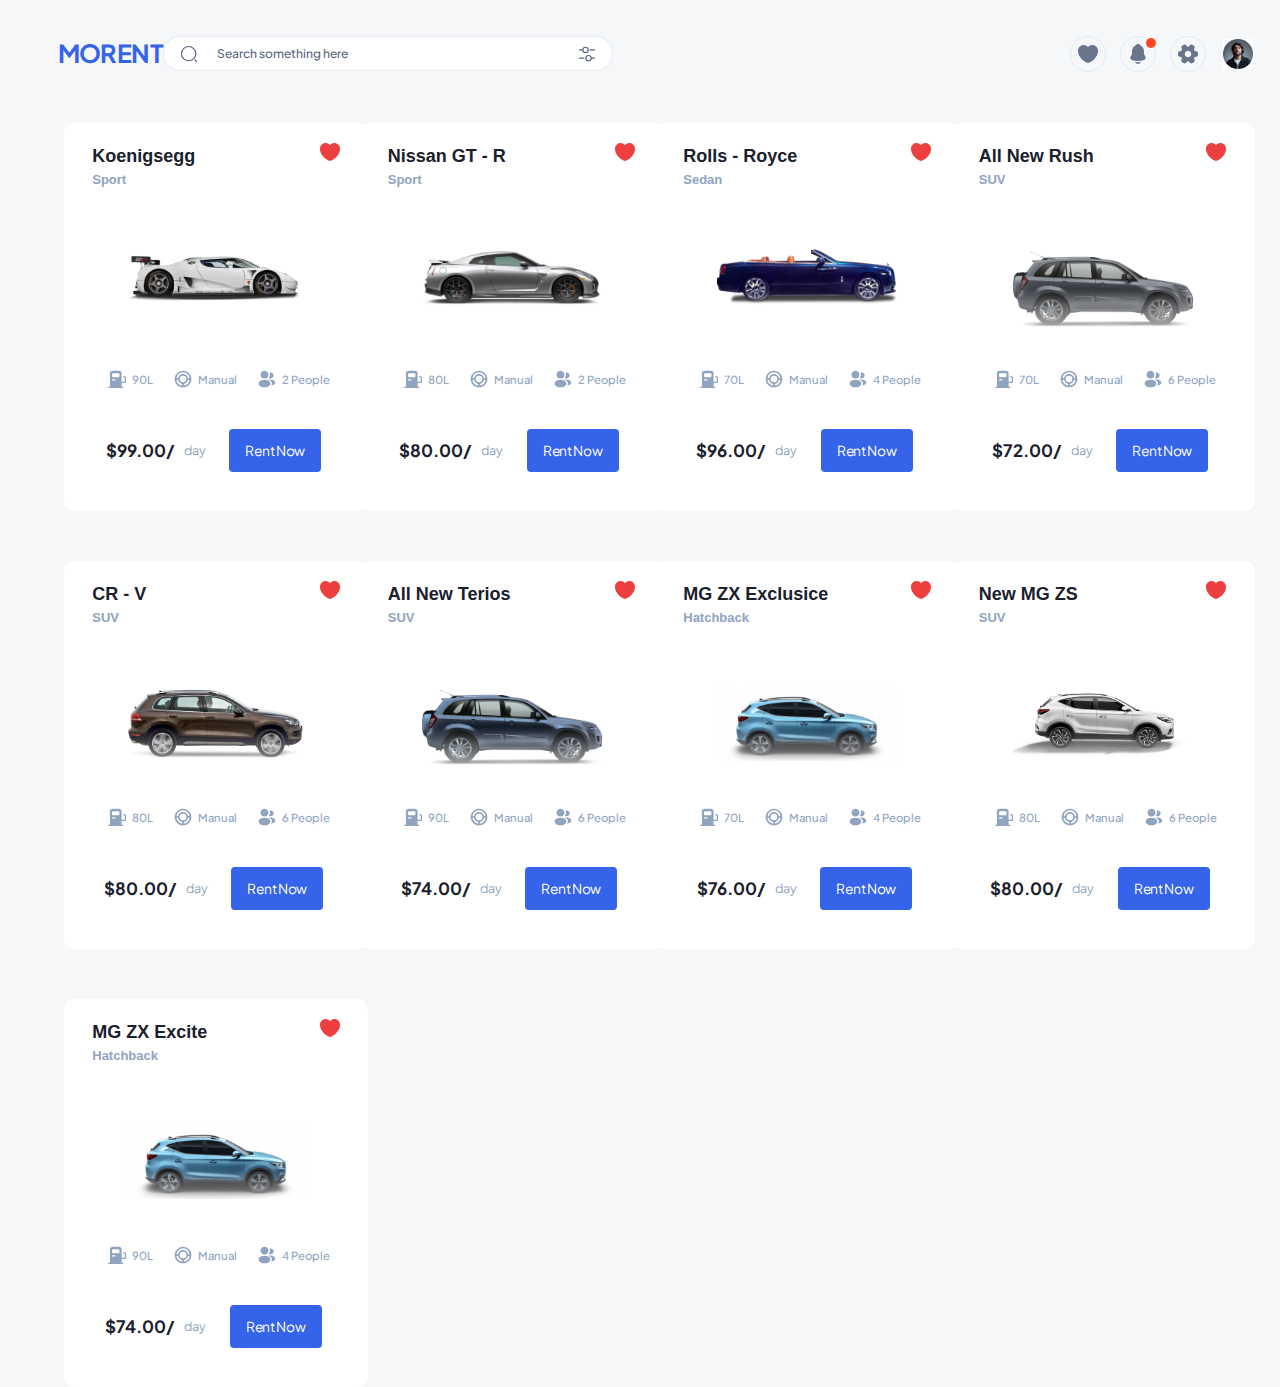
==== index.html @ fe6fbdf2 "add cars & header" ====
<!DOCTYPE html>
<html lang="en" dir="ltr">
  <head>
    <meta charset="UTF-8" />
    <meta http-equiv="X-UA-Compatible" content="IE=edge" />
    <link rel="shortcut icon" href="#" />
    <meta name="viewport" content="width=device-width, initial-scale=1.0" />
    <link rel="stylesheet" href="./css/style.css" />
    <link rel="stylesheet" href="./css/fonts.css" />
    <title>Car Rent</title>
    <link rel="preconnect" href="https://fonts.googleapis.com" />
    <link rel="preconnect" href="https://fonts.gstatic.com" crossorigin />
    <link
      href="https://fonts.googleapis.com/css2?family=Plus+Jakarta+Sans&display=swap"
      rel="stylesheet"
    />
  </head>
  <body>
    <section class="main">
      <div class="header">
        <div class="logo">
          <a href="#">morent</a>
        </div>
        <div class="search">
          <button type="submit" class="search-icon">
            <img src="./assets/images/search-normal.svg" alt="" />
          </button>
          <input type="search" placeholder="Search something here" />
          <button type="submit" class="filter-icon">
            <img src="./assets/images/vuesax-linear-filter.svg" alt="" />
          </button>
        </div>
        <div class="navigation">
          <div class="favorites">
            <button>
              <img src="./assets/images/vuesax-bold-heart.svg" alt="" />
            </button>
          </div>
          <div class="notifications">
            <div class="notif-badge">
              <div class="notif"></div>
              <button>
                <img
                  src="./assets/images/vuesax-bold-notification.svg"
                  alt=""
                />
              </button>
            </div>
          </div>
          <div class="settings">
            <button>
              <img src="./assets/images/vuesax-bold-setting-2.svg" alt="" />
            </button>
          </div>
          <div class="profile">
            <img src="./assets/images/profile.png" alt="" />
          </div>
        </div>
      </div>
      <div class="cars-center"></div>
    </section>
    <script type="module" src="./app.js"></script>
  </body>
</html>
---- css/style.css ----
/* Reset */
*,
*::before,
*::after {
    margin: 0;
    padding: 0;
    list-style: none;
    box-sizing: border-box;
}

/* root variable */
:root {
    --color-primary: #3563E9;
    --color-primary-light100: #D6E4FD;
    --color-primary-dark700: #1A37A7;
    --color-minimal-pressed: #D6E4FD;
    --color-secondary-light200: #C3D4E9;
    --color-secondary-light300: #90A3BF;
    --color-secondary-light400: #596780;
    --color-secondary-dark500: #1A202C;
    --color-secondary-enabled: #fff;
    --color-secondary-pressed: #D6E4FD;
    --color-information: #54A6FF;
    --color-warning: #FFC73A;
    --color-error: #FF4423;
    --color-success: #9CD323;
    --color-content: #F6F7F9;
    --color-white: #fff;
}

html {
    font-size: 62.5%;
}

body {
    color: var(--color-body);
    font-size: 1.4rem;
    line-height: 1.5;
    font-family: 'Plus Jakarta Sans';
    background-color: var(--color-content);
}

h1,
h2,
h3 {
    color: var(--color-secondary);
    font-weight: 700;
}

h1 {
    font-size: 3.2rem;
}

h2 {
    font-size: 2rem;
    margin-bottom: 1.5rem;
}

@media screen and (min-width: 1024px) {
    body {
        font-size: 1.6rem;
    }

    h1 {
        font-size: 2.4rem;
    }

    h2 {
        font-size: 1.6rem;
    }
}

/*----------------- Buttons --------------*/
/* small primary */
.btn {
    cursor: pointer;
    outline: 0;
    border: 0;
    border-radius: 4px;
    padding: 5px 16px;
    margin: 1rem 0;
    text-align: center;
    white-space: nowrap;
    font-family: 'Plus Jakarta Sans';
    letter-spacing: -0.02em;
    display: flex;
    flex-direction: row;
    justify-content: center;
    align-items: center;
}

/* ? Small Default */
.btn-small--primary {
    background-color: var(--color-primary);
    color: var(--color-white);
    font-size: 1.2rem;
    line-height: 1.6;
    gap: 8px;
}

.btn-small--primary:active,
.btn-medium--primary:active,
.btn-large--primary:active {
    background-color: var(--color-primary-dark700);
}

.btn-small--primary:focus,
.btn-medium--primary:focus,
.btn-large--primary:focus  {
    border: 1px solid #CEBEFE;
}

.btn-small--primary:disabled,
.btn-medium--primary:disabled,
.btn-large--primary:disabled {
    opacity: 0.4;
}

/* * Small Primary */
.btn-small--label {
    width: 6.3rem;
    height: 2.9rem;
}

.btn-small--iconleft,
.btn-small--iconright {
    width: 8.3rem;
    height: 2.9rem;
}

.btn-small--icononly {
    width: 3.2rem;
    height: 3.2rem;
}

.btn-small--icononly img {
    width: 1.6rem;
    height: 1.6rem;
}

/* * Small Minimal */
.btn-small--minimal {
    background-color: var(--color-white);
    color: var(--color-secondary-light200);
    font-size: 1.2rem;
    line-height: 1.6;
    gap: 8px;
}

.btn-small--minimal:hover {
    background-color: var(--color-white);
    color: var(--color-secondary-dark500);
}

.btn-small--minimal:active {
    background-color: var(--color-primary-light100);
    color: var(--color-secondary-dark500);
}

.btn-small--minimal:focus {
    border: 1px solid var(--color-secondary-light200);
    background-color: transparent;
}

.btn-small--minimal:disabled {
    color: var(--color-secondary-light400);
    opacity: 0.4;
}

/* * Small Secondary */
.btn-small--secondary {
    background-color: transparent;
    color: var(--color-secondary-light400);
    font-size: 1.2rem;
    line-height: 1.6;
    gap: 8px;
    border: 1px solid var(--color-secondary-light300);
}

.btn-small--secondary:hover {
    border: 1px solid #596780;
    background-color: var(--color-white);
    color: var(--color-secondary-dark500);
}

.btn-small--secondary:active {
    border: 1px solid #90A3BF;
    background-color: var(--color-secondary-light300);
    color: var(--color-secondary-dark500);
}

.btn-small--secondary:focus {
    border: 1px solid #90A3BF;
    background-color: var(--color-white);
    color: var(--color-secondary-light400);
}

.btn-small--secondary:disabled {
    background-color: var(--color-white);
    color: var(--color-secondary-light400);
    border: 1px solid #D6E4FD;
}

/* ? Medium Default */
.btn-medium--primary {
    background-color: var(--color-primary);
    color: var(--color-white);
    font-size: 1.2rem;
    line-height: 1.6;
    gap: 10px;
}

/* * Medium Primary */
.btn-medium--label {
    width: 6.3rem;
    height: 3.7rem;
}

.btn-medium--iconleft,
.btn-medium--iconright {
    width: 8.5rem;
    height: 3.7rem;
}

.btn-medium--icononly {
    width: 4rem;
    height: 4rem;
}

.btn-medium--icononly img {
    width: 1.6rem;
    height: 1.6rem;
}

/* * Medium Minimal */
.btn-medium--minimal {
    background-color: transparent;
    color: var(--color-secondary-light400);
    font-size: 1.2rem;
    line-height: 1.6;
    gap: 10px;
}

/* * Medium Secondary */
.btn-medium--secondary {
    background-color: var(--color-white);
    color: var(--color-secondary-light400);
    font-size: 1.2rem;
    line-height: 1.6;
    gap: 10px;
    border: 1px solid var(--color-secondary-light300);
}

/* ? Large Default */
.btn-large--primary {
    background-color: var(--color-primary);
    color: var(--color-white);
    font-size: 1.6rem;
    line-height: 2.4;
    gap: 10px;
}

/* * Large Primary */
.btn-large--label {
    width: 8.9rem;
    height: 5.2rem;
}

.btn-large--iconleft,
.btn-large--iconright {
    width: 10.9rem;
    height: 5.2rem;
}

.btn-large--icononly {
    width: 5rem;
    height: 5rem;
}

.btn-large--icononly img {
    width: 1.8rem;
    height: 1.8rem;
}

/* * Large Minimal */
.btn-large--minimal {
    background-color: transparent;
    color: var(--color-secondary-light400);
    font-size: 1.2rem;
    line-height: 1.6;
    gap: 10px;
}

.btn-large--minimal:hover {
    background-color: var(--color-primary-light100);
    color: var(--color-secondary-dark500);
}

.btn-large--minimal:active {
    background-color: var(--color-secondary-light300);
    color: var(--color-secondary-dark500);
}

.btn-large--minimal:focus {
    border: 1px solid var(--color-primary-light100);
    background-color: var(--color-secondary-light300);
    color: var(--color-secondary-dark500);
}

.btn-large--minimal:disabled {
    background-color: transparent;
    color: var(--color-secondary-light200);
}

/* * Large Secondary */
.btn-large--secondary {
    background-color: var(--color-white);
    color: var(--color-secondary-dark500);
    font-size: 1.6rem;
    line-height: 1.5;
    gap: 10px;
    border: 1px solid var(--color-secondary-light400);
}

/* container */

.container {
    max-width: 1140px;
    margin: 0 auto;
}

.block {
    padding: 4rem 2rem;
}

@media screen and (min-width: 768px) {
    .block {
        padding: 6rem 2rem;
    }
}

/* ------------------------ Cards -------------------------- */

.catalogue-card {
    width: 304px;
    height: 388px;
    background-color: var(--color-white);
    border-radius: 10px;
    display: flex;
    flex-direction: column;
    align-items: center;
}

.card__header {
    width: 30rem;
    display: flex;
    flex-direction: row;
    justify-content: space-around;
    align-items: flex-start;
    margin-top: 2rem;
}

.card__header-text {
    width: 175px;
}

.card__text {
    font-size: 1.8rem;
    color: var(--color-secondary-dark500);
    margin-bottom: 0;
}

.card__type {
    font-size: 1.3rem;
    font-weight: 700;
    color: var(--color-secondary-light300);
}

.card__like {
    width: 20px;
}

.card__image {
    position: relative;
    height: 12rem;
}

.card__image-pic {
    width: 248px;
    margin: 6rem 28px;
    display: flex;
    justify-content: center;
    align-items: center;
}

.card__image-pic img {
    width: 180px;
}

.card__image-bottom {
    position: absolute;
    width: 100%;
    height: 6rem;
    background: linear-gradient(180deg, rgba(255, 255, 255, 0.00) 0%, #FFF 100%);
    z-index: 1;
    top: 4rem;
}

.card__specification {
    display: flex;
    flex-direction: row;
    justify-content: center;
    align-items: center;
    color: var(--color-secondary-light300);
    margin-bottom: 1.5rem;
}

.card__spes-items {
    display: flex;
    flex-direction: row;
    justify-content: center;
    align-items: center;
    margin: 0 0.75rem;
}

.card__spes-items p {
    font-size: 1.125rem;
    font-weight: 500;
}

.card__spes-items img {
    width: 3rem;
    padding: 0 5px;
}

.card__rent {
    display: flex;
    flex-direction: row;
    justify-content: center;
    align-items: center;
    margin: 2.5rem 0;
}    

.card__rent-btn {
    text-align: center;
    margin: 0 1rem;
    font-size: 1.375rem;
    border: none;
    outline: none;                
}

.card__rent-price {
    display: flex;
    flex-direction: row;
    justify-content: center;
    align-items: center;
    margin: 0 5px;
    
}

.price p {
    font-size: 1.7rem;
    font-weight: 700;
    color: var(--color-secondary-dark500);
}

.car-price {
    font-size: 0.875rem;
    font-weight: 700;
    color: var(--color-secondary-dark500);
}

.price-day {
    color: var(--color-secondary-light300);
    margin: 0 0.875rem;
    font-size: 1.25rem;
}

.main {
    width: 100%;
    height: 800px;
    background-color: #F6F7F9;
}

.cars-center {
    width: 90vw;
    margin: 5rem auto;
    /* max-width: 1170px; */
    display: grid;
    grid-template-columns: repeat(auto-fit, minmax(260px, 1fr));
    grid-column-gap: 3rem;
    grid-row-gap: 5rem;
}

@media screen and (max-width:315px) {
    .catalogue-card {
        width: 20rem;
        height: 15rem;
    }

    .card__text {
        font-size: 1.25rem;
    }
    
    .card__type {
        font-size: 0.75rem;
        font-weight: 700;
        color: var(--color-secondary-light300);
    }

    .card__like {
        width: 1rem;
    }

    .card__image-pic {
        width: 10rem;
        margin: 4rem;
    }

    .card__image-pic img {
        width: 10rem;
    }
    
    .card__image-bottom {
        position: absolute;
        width: 100%;
        height: 3rem;
        width: 100%;
        background: linear-gradient(180deg, rgba(255, 255, 255, 0.00) 0%, #FFF 100%);
        z-index: 1;
        top: 6rem;
        left: 0;
    }

    .card__details {
        width: 100%;
        display: flex;
        flex-direction: row;
        justify-content: space-around;
        align-items: center;
    }

    .card__specification {
        display: flex;
        flex-direction: column;
        justify-content: center;
        align-items: flex-start;
        flex: 1;
        width: 15rem;
        gap: 1rem;
    }

    .card__spes-items {
        display: flex;
        flex-direction: row;
        justify-content: flex-start;
        align-items: center;
    }

    .card__spes-items p {
        font-size: 0.75rem;
    }

    .card__spes-items img {
        width: 20px;
        /* padding: 0 5px; */
    }

    .card__image {
        position: relative;
        width: 160px;
        height: auto;
        display: flex;
        justify-content: center;
        align-items: center;
        flex: 2;
    }

    .price p {
        font-size: 1rem;
    }
    
    .price-day {
        color: var(--color-secondary-light300);
        margin: 0 0.875rem;
        font-size: 1rem;
    }

    .btn-large--primary {
        background-color: var(--color-primary);
        color: var(--color-white);
        font-size: 0.75rem;
        line-height: 1.6;
        gap: 8px;
    }

    .catalogue-card {
        width: 20.4375rem;
    }

    .card__rent {
        display: flex;
        flex-direction: row;
        justify-content: center;
        align-items: center;
        margin: 8px 0;
    }
}

/* ----------------------Header--------------------- */

.header {
    display: flex;
    flex-direction: row;
    justify-content: space-between;
    align-items: center;
    margin: 2.5rem 1rem;
}

.logo a {
    list-style: none;
    text-decoration: none;
    font-size: 2.5rem;
    font-weight: 700;
    letter-spacing: -0.06rem;
    text-transform: uppercase;
    line-height: 150%;
    margin-left: 3.75rem;
    color: var(--color-primary);
}


@media screen and (max-width:600px)  {
    .logo a {
        font-size: 1.5rem;
        font-weight: 700;
        line-height: 120%;
        margin-left: 3.75rem;
    }
}

.search {
    display: flex;
    justify-content: center;
    align-items: center;
    border-radius: 4.375rem;
    border: 1px solid rgba(195, 212, 233, 0.40);
    background: var(--color-white);
    width: 45rem;
    height: 3.5rem;
    margin-right: 45rem;
}

.search input {
    outline: 0;
    border: none;
    width: 45rem;
    height: 2.75rem;
    background: transparent;
    color: var(--secondary-400, #596780);
    padding: 18px 15px;
    font-family: "Plus Jakarta Sans";
    font-size: 1.2rem;
    font-weight: 500;
    line-height: 150%;    
}

.search input::placeholder {
    color: var(--secondary-400, #596780);
}

.search-icon {
    position: relative;
    left: 6px;
}

.search-icon img,
.filter-icon img {
    width: 18px;
}

.filter-icon {
    position: relative;
    right: 6px;
}

button {
    border: 0;
    outline: 0;
    background: transparent;
    display: flex;
    justify-content: center;
    align-items: center;
}

.navigation {
    display: flex;
    flex-direction: row;
}

.navigation button {
    width: 2.75rem;
    height: 2.75rem;
    border-radius: 50%;
    border: 1px solid rgba(195, 212, 233, 0.40);
    opacity: 90%;
    margin: 0 1.25rem;
    display: flex;
    justify-content: center;
    align-items: center;
    padding: 17px;
    
}

.favorites,
.notifications,
.settings,
.profile {
    display: flex;
    justify-content: center;
    align-items: center;
    width: 2rem;
    height: 2rem; 
    margin: 0 1.5rem;
}

.profile img {
    width: 30px;
    height: 30px;
    background: transparent; 
}

.notif-badge {
    position: relative;
}

.notif {
    width: 10px;
    height: 10px;
    background-color: var(--color-error);
    border-radius: 50%;
    z-index: 10;
    position: absolute;
    top: 2px;
    right: 12px;
}
---- css/fonts.css ----
@font-face {
    font-family: 'Plus Jakarta Sans';
    font-weight: 700;
    font-style: normal;
    src: url(/assets/fonts/PlusJakartaSans-Regular.ttf) format("ttf");
}

@font-face {
    font-family: 'Inter', sans-serif;
    font-weight: 400;
    font-style: normal;
    src: url(/assets/fonts/Inter-Regular.ttf) format("ttf");
}

body,
button {
    font-family: "Plus Jakarta Sans";
    padding: 1rem;
}

.card__text,
.card__type {
    font-family: 'Inter', sans-serif;
}
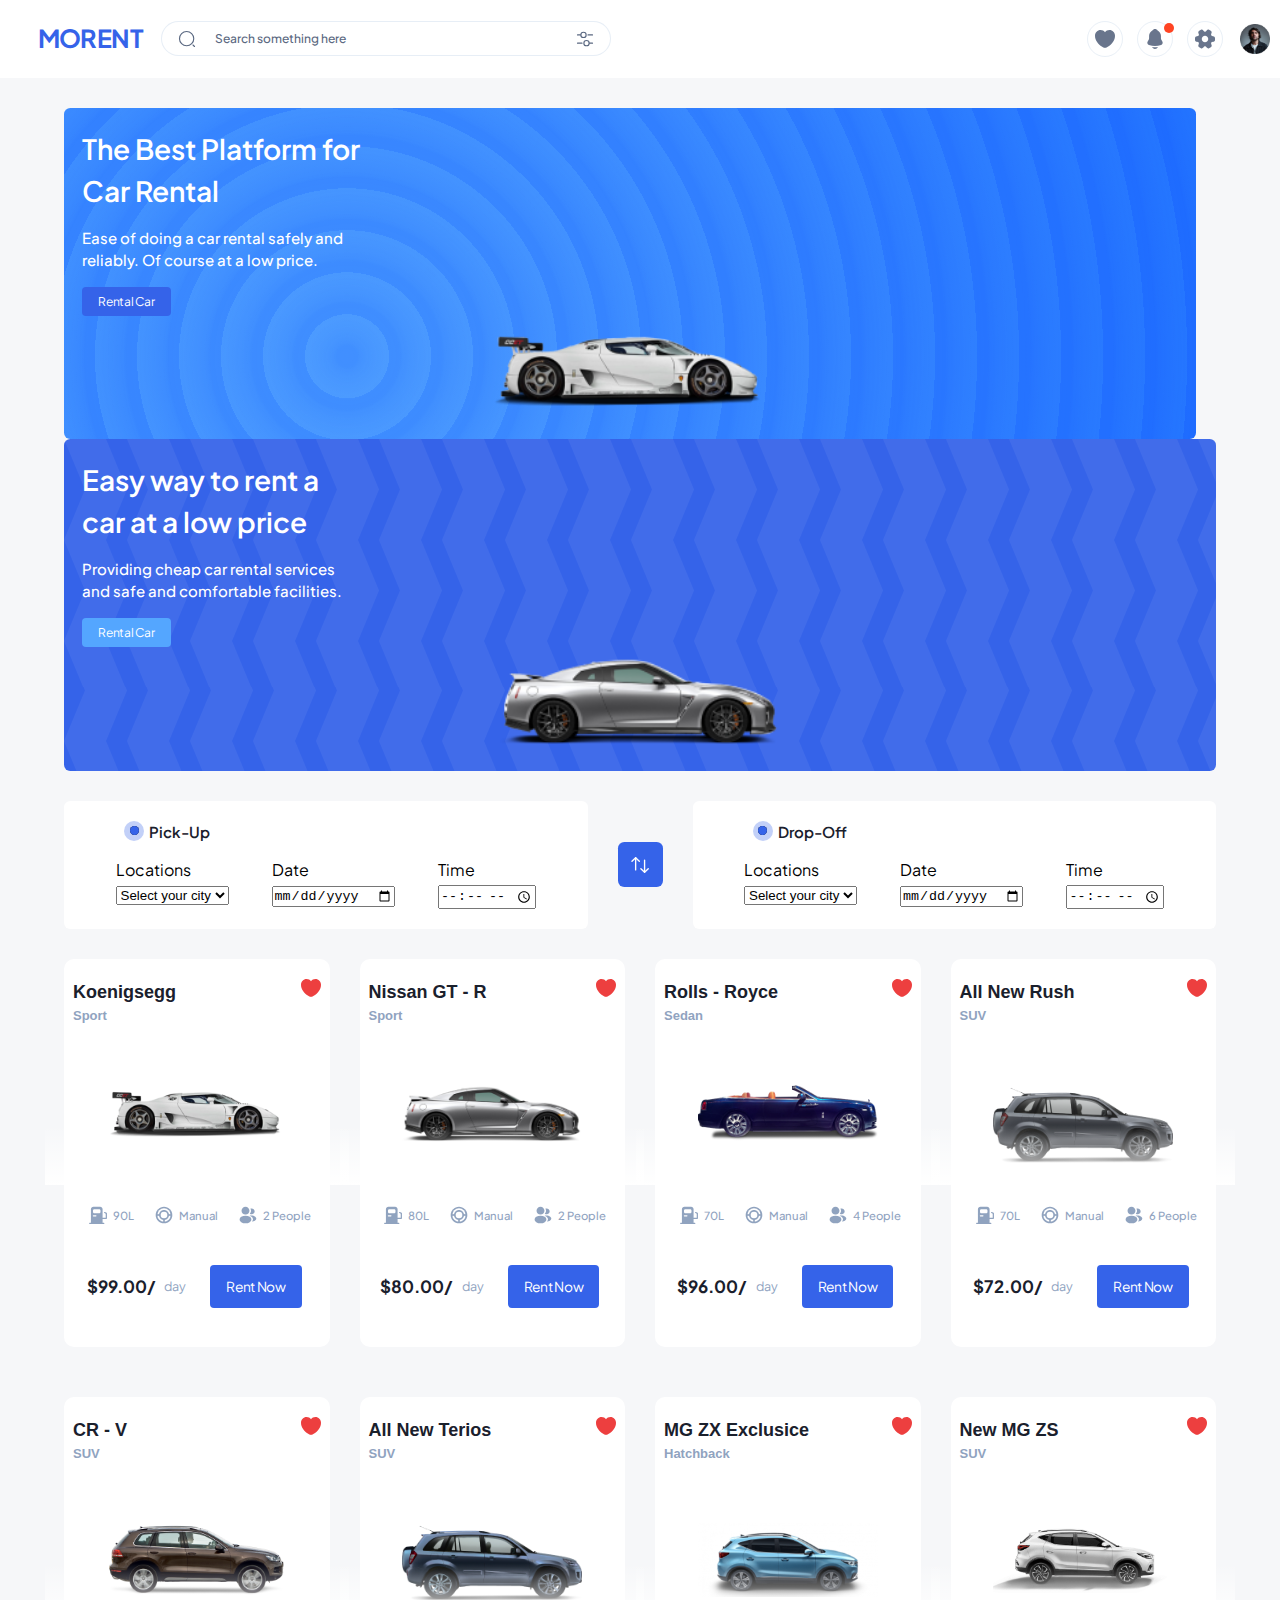
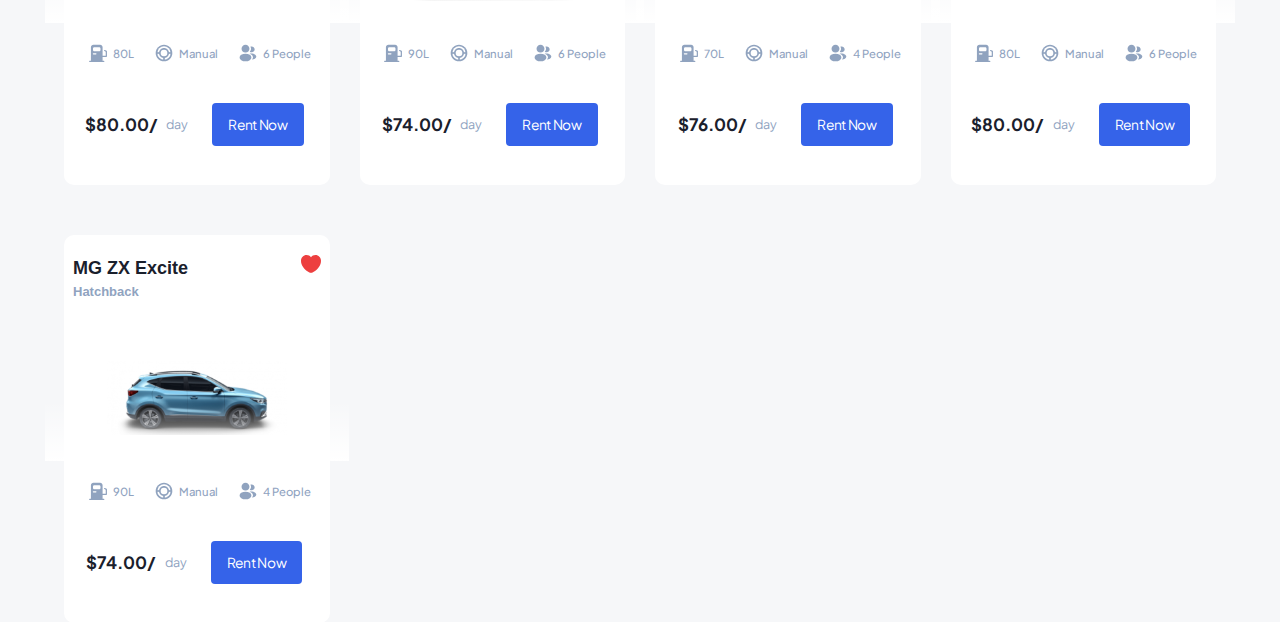
==== commit a298d7d0: "add rent section" ====
--- a/index.html
+++ b/index.html
@@ -16,7 +16,8 @@
     />
   </head>
   <body>
-    <section class="main">
+    <main>
+      <!--  Header -->
       <div class="header">
         <div class="logo">
           <a href="#">morent</a>
@@ -57,8 +58,107 @@
           </div>
         </div>
       </div>
-      <div class="cars-center"></div>
-    </section>
+      <!-- ? container -->
+      <div class="container">
+        <!-- Hero -->
+        <section class="hero">
+          <div id="ads1">
+            <div class="hero__title">
+              <div class="ads__header">
+                <p>The Best Platform for Car Rental</p>
+              </div>
+              <div class="ads__description">
+                <p>
+                  Ease of doing a car rental safely and reliably. Of course at a
+                  low price.
+                </p>
+              </div>
+              <button class="ads1__btn btn btn-medium--primary">
+                Rental Car
+              </button>
+            </div>
+            <div class="ads__img">
+              <img src="./assets/images/car1.png" alt="" />
+            </div>
+          </div>
+          <div id="ads2">
+            <div class="hero__title">
+              <div class="ads__header">
+                <p>Easy way to rent a car at a low price</p>
+              </div>
+              <div class="ads__description">
+                <p>
+                  Providing cheap car rental services and safe and comfortable
+                  facilities.
+                </p>
+              </div>
+              <button class="ads2__btn btn btn-medium--primary">
+                Rental Car
+              </button>
+            </div>
+            <div class="ads__img">
+              <img src="./assets/images/car2.png" alt="" />
+            </div>
+          </div>
+        </section>
+        <section class="rent__section">
+          <div class="pick__up">
+            <label class="pick-radio" for="pick">
+              <input type="radio" id="pick" checked />Pick-Up
+            </label>
+            <div class="pick__details">
+              <div class="rent__locations">
+                <p>Locations</p>
+                <select name="location" id="pick-location">
+                  <option value="">Select your city</option>
+                  <option value="london">London</option>
+                  <option value="newyork">NewYork</option>
+                  <option value="japon">Japon</option>
+                  <option value="korea">Korea</option>
+                </select>
+              </div>
+              <div class="rent__date">
+                <p>Date</p>
+                <input type="date" id="pick-date" />
+              </div>
+              <div class="rent__time">
+                <p>Time</p>
+                <input type="time" id="pick-time" />
+              </div>
+            </div>
+          </div>
+          <div class="swap">
+            <img src="./assets/images/iconly-light-swap.svg" alt="" />
+          </div>
+          <div class="drop__off">
+            <label class="drop-radio" for="drop">
+              <input type="radio" id="drop" checked />Drop-Off
+            </label>
+            <div class="drop__details">
+              <div class="rent__locations">
+                <p>Locations</p>
+                <select name="location" id="drop-location">
+                  <option value="">Select your city</option>
+                  <option value="london">London</option>
+                  <option value="newyork">NewYork</option>
+                  <option value="japon">Japon</option>
+                  <option value="korea">Korea</option>
+                </select>
+              </div>
+              <div class="rent__date">
+                <p>Date</p>
+                <input type="date" id="drop-date" />
+              </div>
+              <div class="rent__time">
+                <p>Time</p>
+                <input type="time" id="drop-time" />
+              </div>
+            </div>
+          </div>
+        </section>
+        <div class="cars-center"></div>
+      </div>
+    </main>
     <script type="module" src="./app.js"></script>
   </body>
 </html>
--- a/css/style.css
+++ b/css/style.css
@@ -1,13 +1,3 @@
-/* Reset */
-*,
-*::before,
-*::after {
-    margin: 0;
-    padding: 0;
-    list-style: none;
-    box-sizing: border-box;
-}
-
 /* root variable */
 :root {
     --color-primary: #3563E9;
@@ -26,7 +16,19 @@
     --color-success: #9CD323;
     --color-content: #F6F7F9;
     --color-white: #fff;
-}
+    --form-control-color: rebeccapurple;
+}
+
+/* Reset */
+*,
+*::before,
+*::after {
+    margin: 0;
+    padding: 0;
+    list-style: none;
+    box-sizing: border-box;
+}
+
 
 html {
     font-size: 62.5%;
@@ -38,6 +40,7 @@
     line-height: 1.5;
     font-family: 'Plus Jakarta Sans';
     background-color: var(--color-content);
+    position: relative;
 }
 
 h1,
@@ -324,10 +327,10 @@
 
 /* container */
 
-.container {
+/* .container {
     max-width: 1140px;
     margin: 0 auto;
-}
+} */
 
 .block {
     padding: 4rem 2rem;
@@ -342,7 +345,7 @@
 /* ------------------------ Cards -------------------------- */
 
 .catalogue-card {
-    width: 304px;
+    /* width: 304px; */
     height: 388px;
     background-color: var(--color-white);
     border-radius: 10px;
@@ -476,15 +479,9 @@
     font-size: 1.25rem;
 }
 
-.main {
-    width: 100%;
-    height: 800px;
-    background-color: #F6F7F9;
-}
-
 .cars-center {
     width: 90vw;
-    margin: 5rem auto;
+    /* margin: 20px 10px; */
     /* max-width: 1170px; */
     display: grid;
     grid-template-columns: repeat(auto-fit, minmax(260px, 1fr));
@@ -607,14 +604,33 @@
     }
 }
 
+/* ---------------main---------------- */
+main {
+    width: 100%;
+    height: 800px;
+    background-color: #F6F7F9;
+    position: absolute;
+    top: 0;
+    left: 0;
+    /* display: flex;
+    flex-direction: column;
+    justify-content: center; */
+}
+
 /* ----------------------Header--------------------- */
 
 .header {
+    /* margin: 2.5rem 1rem; */
+    background-color: var(--color-white);
+    width: 100%;
+    height: 7.75rem;
+    position: sticky;
+    top: 0;
     display: flex;
     flex-direction: row;
     justify-content: space-between;
     align-items: center;
-    margin: 2.5rem 1rem;
+    z-index: 12;
 }
 
 .logo a {
@@ -743,4 +759,191 @@
     position: absolute;
     top: 2px;
     right: 12px;
+}
+
+/* ----------container------------- */
+.container {
+    position: relative;
+    width: 90vw;
+    margin: 3rem auto;
+    display: flex;
+    flex-direction: column;
+    justify-content: center;
+    align-items: center;
+}
+
+/* -------------------Hero-------------------- */
+
+.hero {
+    display: flex;
+    flex-flow: row wrap;
+    justify-content: space-between;
+    align-items: center;
+    margin-bottom: 3rem;
+    width: 90vw;
+}
+
+.hero__title {
+    width: 25rem;
+    display: inline-block;
+}
+
+#ads1 {
+    background-image: radial-gradient(circle at left 25% bottom 25%, rgba(84, 167, 255, 0.25), #5eacff), repeating-radial-gradient(circle at left 25% bottom 25%, rgba(84, 167, 255, 0.25), rgba(84, 167, 255, 0.25), 21px, transparent 42px, transparent 21px);
+    background-blend-mode: multiply;
+    background-color: #5eacff;
+    background-position: 25% 75%;
+    margin-right: 2rem;
+}
+
+#ads2 {
+    background-color: var(--color-primary);
+    background-image: url("../assets/images/rectangle-23779.svg");
+    background-repeat: repeat;
+    background-size: 63px;
+}
+
+#ads1 , #ads2 {
+    width: 60rem;
+    height: auto;
+    border-radius: 0.625rem;
+    padding: 2rem 1.8rem;
+    display: flex;
+    flex-direction: column;
+    flex-grow: 1;
+}
+
+.ads__header,
+.ads__description {
+    width: 28rem;
+    margin-bottom: 1.5rem;
+}
+
+.ads__header p {
+    color: var(--color-white);
+    font-size: 2.8rem;
+    font-weight: 600;
+    line-height: 150%;
+}
+
+.ads__description p {
+    color: var(--color-white);
+    font-size: 1.5rem;
+    font-weight: 500;
+}
+
+.ads2__btn {
+    background: var(--color-information);
+}
+
+.ads__img {
+    width: 28rem;
+    /* display: inline-block; */
+    position: relative;
+    margin: 0 auto;
+}
+
+.ads__img img {
+    width: 28rem;
+}
+
+/* -----------------Rent---------------- */
+
+.rent__section {
+    width: 90vw;
+    display: flex;
+    justify-content: space-around;
+    align-items: center;
+    /* background-color: var(--color-information); */
+    border-radius: 0.625rem;
+    margin-bottom: 3rem;
+}
+
+.pick__up,
+.drop__off {
+    display: flex;
+    flex-direction: column;
+    flex-grow: 1;
+    justify-content: space-around;
+    background-color: var(--color-white);
+    border-radius: 0.625rem;
+    padding: 2rem 3rem;
+    position: relative;
+}
+
+.swap {
+    background-color: var(--color-primary);
+    padding: 2rem;
+    border-radius: 0.625rem;
+    width: 4.5rem;
+    height: 4.5rem;
+    display: flex;
+    justify-content: center;
+    align-items: center;  
+    margin: 0 3rem;
+}
+
+.swap img {
+    width: 1.8rem;
+    height: 1.8rem;
+}
+
+input[type="radio"] {
+    -webkit-appearance: none;
+    appearance: none;
+    /* For iOS < 15 to remove gradient background */
+    background-color: #fff;
+    margin: 0;
+    color: var(--color-information);
+    width: 2rem;
+    height: 2rem;
+    /* border: 0.15em solid currentColor; */
+    background-color: rgba(53, 99, 233, 0.30);
+    border-radius: 50%;
+    transform: translateY(-0.075em);
+    display: flex;
+    justify-content: center;
+    align-items: center;
+  }
+
+  input[type="radio"]::before {
+    content: "";
+    width: 0.9rem;
+    height: 0.9rem;
+    border-radius: 50%;
+    transform: scale(0);
+    transition: 120ms transform ease-in-out;
+    box-shadow: inset 1em 1em var(--color-primary);
+    background-color: CanvasText;
+  }
+
+  input[type="radio"]:checked::before {
+    transform: scale(1);
+  }
+
+  /* .form-control:focus-within {
+    color: var(--color-primary);
+  } */
+
+  .pick-radio,
+  .drop-radio {
+    margin-bottom: 1em;
+    margin-left: 3rem;
+  }
+
+.pick-radio,
+.drop-radio {
+    color: var(--color-secondary-dark500);
+    font-size: 1.5rem;
+    font-weight: 600;
+    line-height: 150%;
+    display: flex;
+    align-items: center;
+    gap: 0.5rem;
+}
+
+.pick__details,
+.drop__details {
+    display: flex;
+    justify-content: space-around;
 }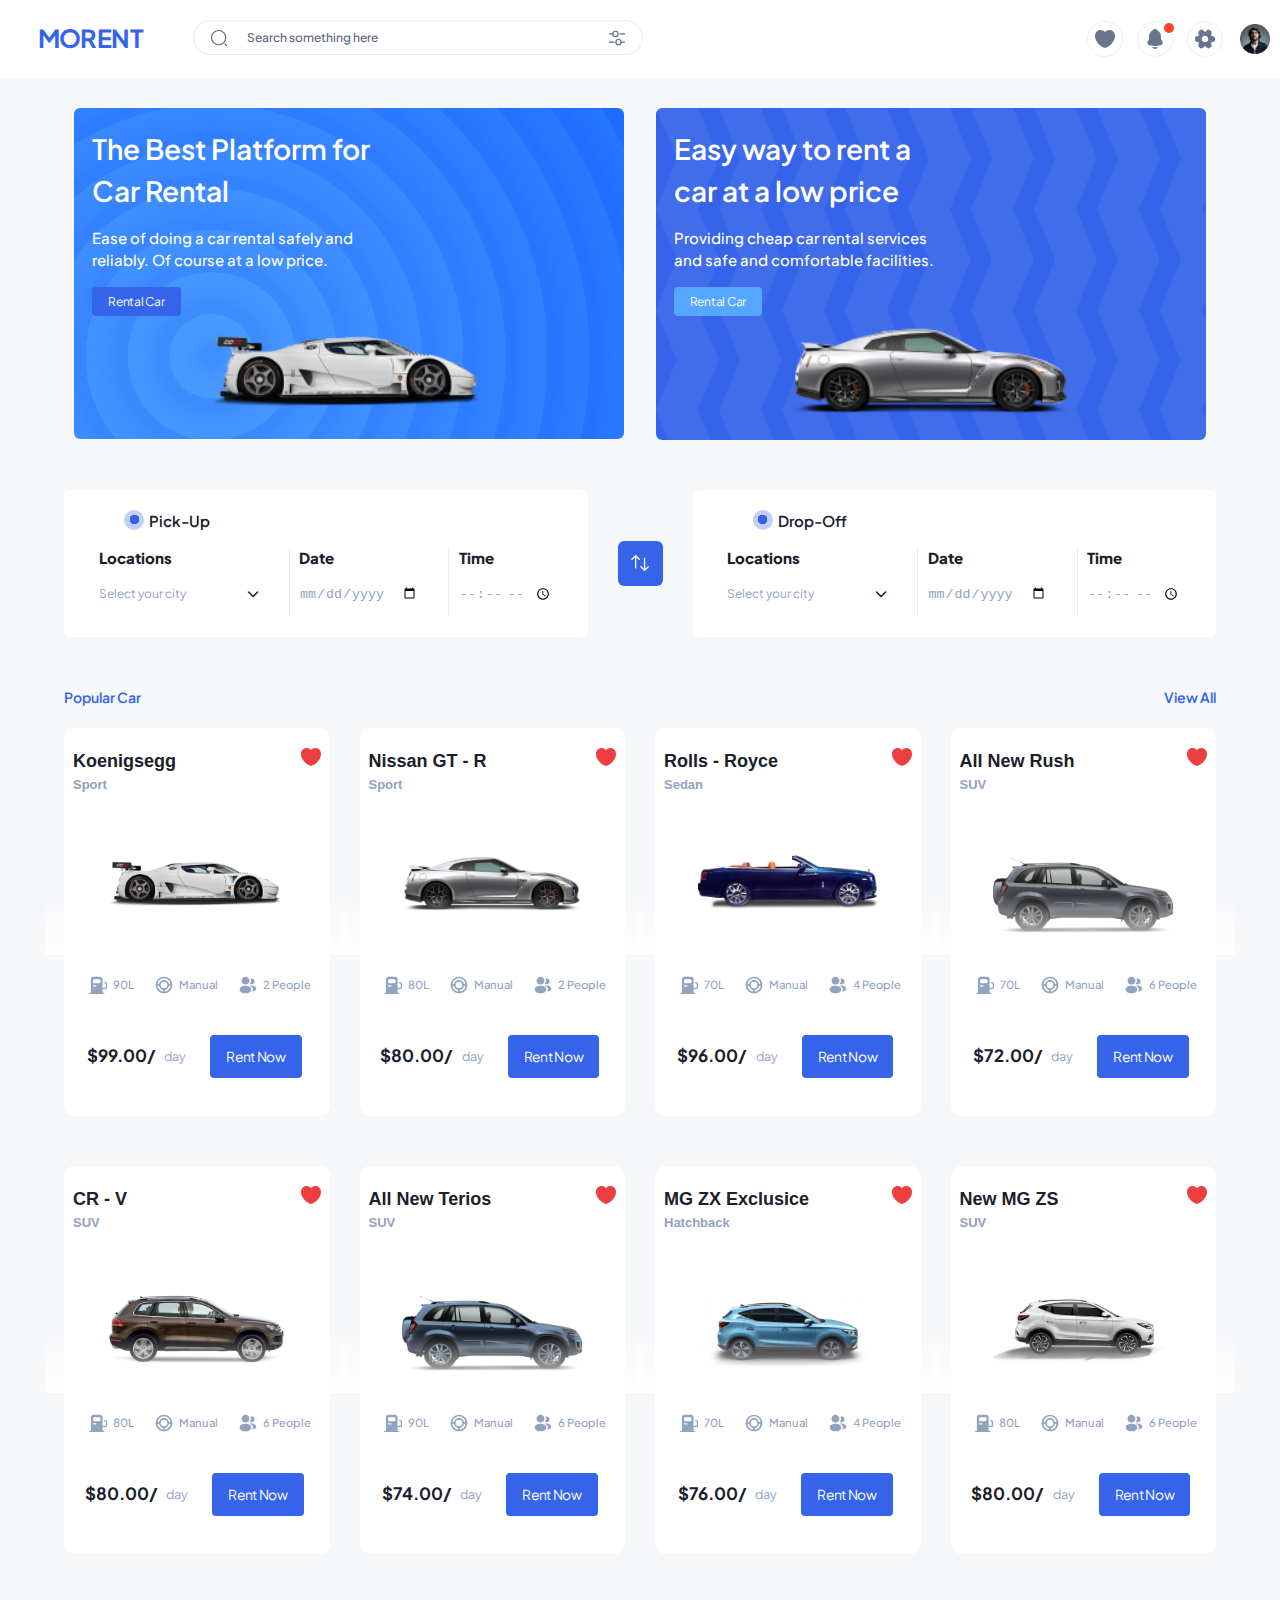
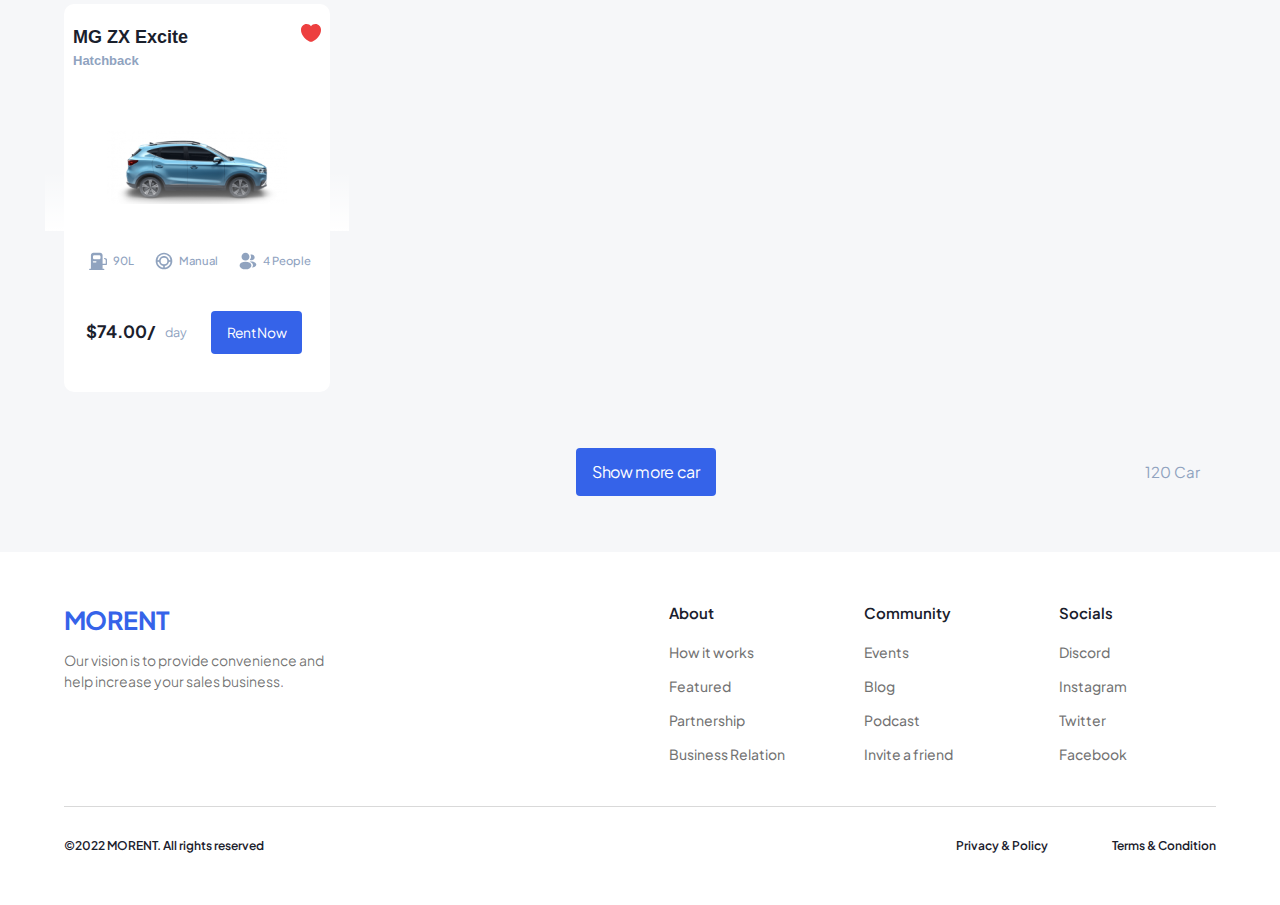
==== commit d9acfe5a: "Add footer & responsive header and hero section" ====
--- a/index.html
+++ b/index.html
@@ -11,6 +11,10 @@
     <link rel="preconnect" href="https://fonts.googleapis.com" />
     <link rel="preconnect" href="https://fonts.gstatic.com" crossorigin />
     <link
+      rel="stylesheet"
+      href="https://cdnjs.cloudflare.com/ajax/libs/font-awesome/6.4.0/css/all.min.css"
+    />
+    <link
       href="https://fonts.googleapis.com/css2?family=Plus+Jakarta+Sans&display=swap"
       rel="stylesheet"
     />
@@ -19,39 +23,43 @@
     <main>
       <!--  Header -->
       <div class="header">
-        <div class="logo">
-          <a href="#">morent</a>
-        </div>
-        <div class="search">
-          <button type="submit" class="search-icon">
-            <img src="./assets/images/search-normal.svg" alt="" />
-          </button>
-          <input type="search" placeholder="Search something here" />
-          <button type="submit" class="filter-icon">
-            <img src="./assets/images/vuesax-linear-filter.svg" alt="" />
-          </button>
-        </div>
-        <div class="navigation">
-          <div class="favorites">
-            <button>
-              <img src="./assets/images/vuesax-bold-heart.svg" alt="" />
+        <div class="header__left">
+          <div class="logo">
+            <a href="#">morent</a>
+          </div>
+          <div class="search">
+            <button type="submit" class="search-icon">
+              <img src="./assets/images/search-normal.svg" alt="" />
             </button>
-          </div>
-          <div class="notifications">
-            <div class="notif-badge">
-              <div class="notif"></div>
+            <input type="search" placeholder="Search something here" />
+            <button type="submit" class="filter-icon">
+              <img src="./assets/images/vuesax-linear-filter.svg" alt="" />
+            </button>
+          </div>
+        </div>
+        <div class="nav__bar">
+          <div class="navigation">
+            <div class="favorites">
               <button>
-                <img
-                  src="./assets/images/vuesax-bold-notification.svg"
-                  alt=""
-                />
-              </button>
-            </div>
-          </div>
-          <div class="settings">
-            <button>
-              <img src="./assets/images/vuesax-bold-setting-2.svg" alt="" />
-            </button>
+                <img src="./assets/images/vuesax-bold-heart.svg" alt="" />
+              </button>
+            </div>
+            <div class="notifications">
+              <div class="notif-badge">
+                <div class="notif"></div>
+                <button>
+                  <img
+                    src="./assets/images/vuesax-bold-notification.svg"
+                    alt=""
+                  />
+                </button>
+              </div>
+            </div>
+            <div class="settings">
+              <button>
+                <img src="./assets/images/vuesax-bold-setting-2.svg" alt="" />
+              </button>
+            </div>
           </div>
           <div class="profile">
             <img src="./assets/images/profile.png" alt="" />
@@ -109,17 +117,27 @@
             <div class="pick__details">
               <div class="rent__locations">
                 <p>Locations</p>
-                <select name="location" id="pick-location">
-                  <option value="">Select your city</option>
-                  <option value="london">London</option>
-                  <option value="newyork">NewYork</option>
-                  <option value="japon">Japon</option>
-                  <option value="korea">Korea</option>
-                </select>
+                <div class="select__menu">
+                  <div class="select__btn">
+                    <span class="select__btn-text">Select your city</span>
+                    <i class="fa-solid fa-chevron-down"></i>
+                  </div>
+                  <ul class="options">
+                    <li class="option">London</li>
+                    <li class="option">New York</li>
+                    <li class="option">Japon</li>
+                    <li class="option">Korea</li>
+                    <li class="option">Paris</li>
+                  </ul>
+                </div>
               </div>
               <div class="rent__date">
                 <p>Date</p>
-                <input type="date" id="pick-date" />
+                <input
+                  type="date"
+                  id="pick-date"
+                  placeholder="Select your date"
+                />
               </div>
               <div class="rent__time">
                 <p>Time</p>
@@ -137,17 +155,27 @@
             <div class="drop__details">
               <div class="rent__locations">
                 <p>Locations</p>
-                <select name="location" id="drop-location">
-                  <option value="">Select your city</option>
-                  <option value="london">London</option>
-                  <option value="newyork">NewYork</option>
-                  <option value="japon">Japon</option>
-                  <option value="korea">Korea</option>
-                </select>
+                <div class="select__menu">
+                  <div class="select__btn">
+                    <span class="select__btn-text">Select your city</span>
+                    <i class="fa-solid fa-chevron-down"></i>
+                  </div>
+                  <ul class="options">
+                    <li class="option">London</li>
+                    <li class="option">New York</li>
+                    <li class="option">Japon</li>
+                    <li class="option">Korea</li>
+                    <li class="option">Paris</li>
+                  </ul>
+                </div>
               </div>
               <div class="rent__date">
                 <p>Date</p>
-                <input type="date" id="drop-date" />
+                <input
+                  type="date"
+                  id="drop-date"
+                  placeholder="Select your date"
+                />
               </div>
               <div class="rent__time">
                 <p>Time</p>
@@ -156,9 +184,72 @@
             </div>
           </div>
         </section>
-        <div class="cars-center"></div>
+        <section class="main__cars">
+          <div class="main__cars-title">
+            <p>Popular Car</p>
+            <p>View All</p>
+          </div>
+          <div class="cars-center"></div>
+        </section>
       </div>
+      <div class="show__more">
+        <button class="show__more-btn btn btn-large--primary">
+          Show more car
+        </button>
+        <p>120 Car</p>
+      </div>
+      <footer class="footer">
+        <div class="footer__main">
+          <div class="footer__left">
+            <div class="footer__logo">
+              <a href="#">morent</a>
+            </div>
+            <p>
+              Our vision is to provide convenience and help increase your sales
+              business.
+            </p>
+          </div>
+          <ul class="footer__right">
+            <li class="footer__right-box">
+              <h2 class="footer__box-header">About</h2>
+              <ul class="footer__box">
+                <li><a href="#">How it works</a></li>
+                <li><a href="#">Featured</a></li>
+                <li><a href="#">Partnership</a></li>
+                <li><a href="#">Business Relation</a></li>
+              </ul>
+            </li>
+            <li class="footer__right-box">
+              <h2 class="footer__box-header">Community</h2>
+              <ul class="footer__box">
+                <li><a href="#">Events</a></li>
+                <li><a href="#">Blog</a></li>
+                <li><a href="#">Podcast</a></li>
+                <li><a href="#">Invite a friend</a></li>
+              </ul>
+            </li>
+            <li class="footer__right-box">
+              <h2 class="footer__box-header">Socials</h2>
+              <ul class="footer__box">
+                <li><a href="#">Discord</a></li>
+                <li><a href="#">Instagram</a></li>
+                <li><a href="#">Twitter</a></li>
+                <li><a href="#">Facebook</a></li>
+              </ul>
+            </li>
+          </ul>
+        </div>
+        <div class="footer__bottom">
+          <div class="footer__rights">
+            <p>©2022 MORENT. All rights reserved</p>
+          </div>
+          <div class="footer__terms">
+            <p>Privacy & Policy</p>
+            <p>Terms & Condition</p>
+          </div>
+        </div>
+      </footer>
     </main>
-    <script type="module" src="./app.js"></script>
+    <script type="module" src="./js/app.js"></script>
   </body>
 </html>
--- a/css/style.css
+++ b/css/style.css
@@ -40,7 +40,9 @@
     line-height: 1.5;
     font-family: 'Plus Jakarta Sans';
     background-color: var(--color-content);
-    position: relative;
+    /* position: relative;
+    width: 100%;
+    height: auto; */
 }
 
 h1,
@@ -607,14 +609,12 @@
 /* ---------------main---------------- */
 main {
     width: 100%;
-    height: 800px;
+    /* height: auto; */
     background-color: #F6F7F9;
     position: absolute;
     top: 0;
     left: 0;
-    /* display: flex;
-    flex-direction: column;
-    justify-content: center; */
+    
 }
 
 /* ----------------------Header--------------------- */
@@ -631,6 +631,11 @@
     justify-content: space-between;
     align-items: center;
     z-index: 12;
+}
+
+.header__left {
+    display: flex;
+    justify-content: space-around;
 }
 
 .logo a {
@@ -664,7 +669,8 @@
     background: var(--color-white);
     width: 45rem;
     height: 3.5rem;
-    margin-right: 45rem;
+    margin-right: 20rem;
+    margin-left: 5rem;
 }
 
 .search input {
@@ -690,6 +696,104 @@
     left: 6px;
 }
 
+@media screen and (max-width: 768px) {
+    .header__left {
+        display: flex;
+        flex-direction: column;
+        align-items: flex-start;
+    }
+
+    .header {
+        height: 18rem;
+    }
+
+    .search {
+        border-radius: 0.625rem;
+        border: 1px solid rgba(195, 212, 233, 0.40);
+        background: var(--color-white);
+        width: 16rem;
+        height: 5rem;
+        margin-top: 1rem;
+        margin-left: 4rem;
+    }
+    
+    .search input {
+        width: 16rem;
+        height: 5rem;
+        padding: 18px 5px; 
+    }
+    
+    .search input::placeholder {
+        color: var(--secondary-400, #596780);
+    }
+
+    .search .filter-icon {
+        right: -4rem;
+        border-radius: 0.625rem;
+        border: 1px solid rgba(195, 212, 233, 0.40);
+        width: 5rem;
+        height: 3rem;
+        padding: 0;
+    }
+
+}
+
+@media screen and (max-width: 850px) {
+    .search {
+        width: 15rem;
+        height: 3rem;
+        margin-right: 5rem;
+    }
+
+    .search input {
+        width: 15rem;  
+    }
+
+    .search input::placeholder {
+        font-size: 1rem;
+    }
+
+    .search-icon img,
+    .filter-icon img {
+        width: 10px;
+    }
+
+    .header {
+        height: 10rem;
+    }
+}
+
+@media screen and (max-width: 1080px) {
+    .header .nav__bar .navigation {
+        display: none;
+    }
+}
+
+@media screen and (max-width: 1250px) {
+    .search {
+        width: 30rem;
+        height: 3rem;
+        margin-right: 10rem;
+    }
+
+    .search input {
+        padding: 10px 5px;
+    }
+
+    .search input {
+        width: 35rem;  
+    }
+
+    .search-icon img,
+    .filter-icon img {
+        width: 5px;
+    }
+
+    .search input::placeholder {
+        font-size: 1rem;
+    }
+}
+
 .search-icon img,
 .filter-icon img {
     width: 18px;
@@ -707,6 +811,10 @@
     display: flex;
     justify-content: center;
     align-items: center;
+}
+
+.nav__bar {
+    display: flex;
 }
 
 .navigation {
@@ -770,6 +878,7 @@
     flex-direction: column;
     justify-content: center;
     align-items: center;
+    margin-bottom: 3rem;
 }
 
 /* -------------------Hero-------------------- */
@@ -793,7 +902,7 @@
     background-blend-mode: multiply;
     background-color: #5eacff;
     background-position: 25% 75%;
-    margin-right: 2rem;
+    /* margin-right: 2rem; */
 }
 
 #ads2 {
@@ -804,13 +913,13 @@
 }
 
 #ads1 , #ads2 {
-    width: 60rem;
+    width: 43vw;
     height: auto;
     border-radius: 0.625rem;
     padding: 2rem 1.8rem;
     display: flex;
     flex-direction: column;
-    flex-grow: 1;
+    margin: 0 1rem;
 }
 
 .ads__header,
@@ -847,16 +956,65 @@
     width: 28rem;
 }
 
+@media screen and (max-width: 1357px) {
+    .hero {
+        display: flex;
+        /* justify-content: space-between; */
+        align-items: center;
+    }
+
+    section.hero #ads1 ,
+    section.hero #ads2 {
+        width: 43vw;
+        height: auto;
+        margin-bottom: 2rem;
+    }
+}
+
+@media screen and (max-width: 999px) {
+    section.hero {
+        display: flex;
+        flex-direction: column;
+        justify-content: center;
+        align-items: center;
+        margin-bottom: 3rem;
+        width: 90vw;
+    }
+
+    section.hero #ads2 {
+        display: none;
+    }
+
+    section.hero #ads1 {
+        width: 90vw;
+    }
+
+    .ads__header p {
+        color: var(--color-white);
+        font-size: 2rem;
+        font-weight: 600;
+        line-height: 150%;
+    }
+    
+    .ads__description p {
+        color: var(--color-white);
+        font-size: 1.2rem;
+        font-weight: 500;
+    }
+}
+
 /* -----------------Rent---------------- */
 
 .rent__section {
     width: 90vw;
+    max-height: 17rem;
     display: flex;
     justify-content: space-around;
     align-items: center;
     /* background-color: var(--color-information); */
     border-radius: 0.625rem;
     margin-bottom: 3rem;
+    /* overflow: hidden; */
 }
 
 .pick__up,
@@ -925,12 +1083,6 @@
     color: var(--color-primary);
   } */
 
-  .pick-radio,
-  .drop-radio {
-    margin-bottom: 1em;
-    margin-left: 3rem;
-  }
-
 .pick-radio,
 .drop-radio {
     color: var(--color-secondary-dark500);
@@ -940,10 +1092,325 @@
     display: flex;
     align-items: center;
     gap: 0.5rem;
+    margin-bottom: 1em;
+    margin-left: 3rem;
 }
 
 .pick__details,
 .drop__details {
     display: flex;
     justify-content: space-around;
+    height: 7rem;
+}
+
+/* Custom select option menu */
+.select__menu {
+    width: 16rem;
+    height: 2rem;
+    display: inline-block;
+}
+
+.select__btn {
+    display: flex;
+    justify-content: space-between;
+    align-items: center;
+    /* height: 2rem; */
+    background-color: var(--color-white);
+    /* padding: 8px; */
+    font-size: 1.4rem;
+    font-weight: 400;
+    border-radius: 8px;
+    cursor: pointer;
+    /* box-shadow: 0 0 5px rgba(0, 0, 0, 0.1); */
+}
+
+.select__btn-text {
+    color: var(--color-secondary-light300);
+    font-size: 1.2rem;
+}
+
+.select__btn i {
+    font-size: 1.2rem;
+    color: var(--color-secondary-dark500);
+}
+
+.select__menu.active .select__btn i {
+    transform: rotate(-180deg);
+    transition: all 0.3s ease-in-out;
+}
+
+.select__menu .options {
+    position: relative;
+    padding: 1rem;
+    margin-top: 10px;
+    border-radius: 8px;
+    background-color: #fff;
+    box-shadow: 0 0 3px rgba(0, 0, 0, 0.1);
+    display: none;
+}
+
+.select__menu.active .options {
+    display: block;
+}
+
+.options .option {
+    display: flex;
+    align-items: center;
+    /* height: 55px; */
+    cursor: pointer;
+    padding-bottom: 1rem;
+    padding-left: 5px;
+    border-radius: 8px;
+    background-color: #fff;
+    font-size: 1.6rem;
+    color: #333;
+}
+
+.options .option:hover {
+    background-color: #f2f2f2;
+}
+
+.rent__locations p,
+.rent__date p,
+.rent__time p {
+    font-size: 1.5rem;
+    font-weight: 900;
+    margin-bottom: 1rem;
+    color: var(--color-secondary-dark500);
+}
+
+.rent__locations,
+.rent__date {
+    border-right: 1px solid rgba(195, 212, 233, 0.40);
+    padding-right: 3rem;
+}
+
+/* Datepicker */
+input[type="date"] {
+    background-color: var(--color-white);
+    outline: 0;
+    border: 0;
+    color: var(--color-secondary-light300);
+    cursor: pointer;
+}
+
+/* ::-webkit-calendar-picker-indicator {
+    display: none;
+} */
+
+/* #pick-date::-webkit-input-placeholder {
+    color: red;
+} */
+
+/* Time */
+input[type="time"] {
+    background-color: var(--color-white);
+    outline: 0;
+    border: 0;
+    color: var(--color-secondary-light300);
+    cursor: pointer;
+}
+
+@media screen and (max-width: 1273px) {
+    .rent__locations {
+        padding-right: 1rem;
+    }
+
+    .select__menu {
+        width: 12rem;
+    }
+}
+
+@media screen and (max-width: 1092px) {
+    input[type="date"] {
+        width: 1.7rem;
+        overflow: hidden;
+    }
+}
+
+@media screen and (max-width: 999px) {
+    .rent__section {
+        display: flex;
+        flex-direction: column;
+        justify-content: center;
+        align-items: center;
+        margin-bottom: 3rem;
+        max-height: 30rem;
+    }
+
+    .pick__up,
+    .drop__off {
+        width: 90vw;
+        margin: -1rem 0;
+    }
+
+    input[type="date"] {
+        width: 100%;
+    }
+
+    .rent__locations {
+        padding-right: 4rem;
+    }
+
+    .swap {
+        z-index: 1;
+    }
+
+    .rent__locations p,
+    .rent__date p,
+    .rent__time p {
+        font-size: 1.2rem;
+        font-weight: 900;
+        margin-bottom: 1rem;
+        color: var(--color-secondary-dark500);
+    }
+
+    .pick-radio {
+        margin-left: 1rem;
+    }
+}
+
+/* ------------------Main Cars---------------- */
+
+.main__cars-title {
+    display: flex;
+    justify-content: space-between;
+    align-items: center;
+}
+
+.main__cars-title p {
+    color: var(--color-primary);
+    font-size: 1.4rem;
+    font-weight: 600;
+    margin: 2rem 0;
+}
+
+.show__more {
+    width: 45vw;
+    height: 10rem;
+    display: flex;
+    justify-content: space-between;
+    align-items: center;
+    margin-left: 45vw;
+    margin-bottom: 3rem;
+}
+
+.show__more p {
+    color: var(--color-secondary-light300);
+    font-size: 1.5rem;
+    position: absolute;
+    right: 8rem;
+}
+
+/* --------------------Footer-------------------- */
+
+.footer {
+    background-color: var(--color-white);
+    height: auto;
+    display: flex;
+    flex-direction: column;
+    align-items: center;
+    
+}
+
+.footer__main {
+    width: 90vw;
+    display: flex;
+    justify-content: space-between;
+    align-items: flex-start;
+    padding-top: 5rem;
+    padding-bottom: 3rem;
+    margin-bottom: 3rem;
+    border-bottom: 1px solid rgba(19, 19, 19, 0.16);
+}
+
+.footer__left {
+    display: flex;
+    flex-direction: column;
+    justify-content: flex-start;
+    width: 26rem;
+    /* margin-left: 4rem; */
+}
+
+.footer__left p {
+    color: rgba(19, 19, 19, 0.60);
+    font-size: 1.4rem;
+}
+
+.footer__logo {
+    margin-bottom: 1rem;
+}
+
+.footer__logo a {
+    list-style: none;
+    text-decoration: none;
+    font-size: 2.5rem;
+    font-weight: 700;
+    letter-spacing: -0.06rem;
+    text-transform: uppercase;
+    line-height: 150%;
+    color: var(--color-primary);
+}
+
+.footer__right {
+    display: flex;
+    justify-content: space-between;
+    /* margin-right: 3.75rem; */
+    text-align: left;
+}
+
+.footer__right > * {
+    flex: 1 70%;
+    margin-right: 1.25rem;
+}
+
+.footer__right-box {
+    margin: 0 3.75rem;
+    width: 12rem; 
+}
+
+.footer__box-header {
+    font-size: 1.5rem;
+    color: var(--color-secondary-dark500);
+    font-weight: 600;
+}
+
+.footer__box li {
+    margin-bottom: 1rem;
+}
+
+.footer__box li a {
+    list-style: none;
+    text-decoration: none;
+    color: rgba(19, 19, 19, 0.60);
+    font-size: 1.4rem;
+    font-weight: 500;
+    line-height: 150%;
+}
+
+.footer__box li a:hover {
+    color: var(--color-primary);
+    transition: all 0.3s ease-in-out;
+}
+
+.footer__bottom {
+    width: 90vw;
+    display: flex;
+    flex-direction: row;
+    justify-content: space-between;
+    margin-bottom: 5rem;
+}
+
+.footer__rights,
+.footer__terms {
+    font-size: 1.2rem;
+    font-weight: 600;
+    color: var(--color-secondary-dark500);
+}
+
+.footer__terms {
+    width: 26rem;
+    display: flex;
+    flex-direction: row;
+    justify-content: space-between;
 }